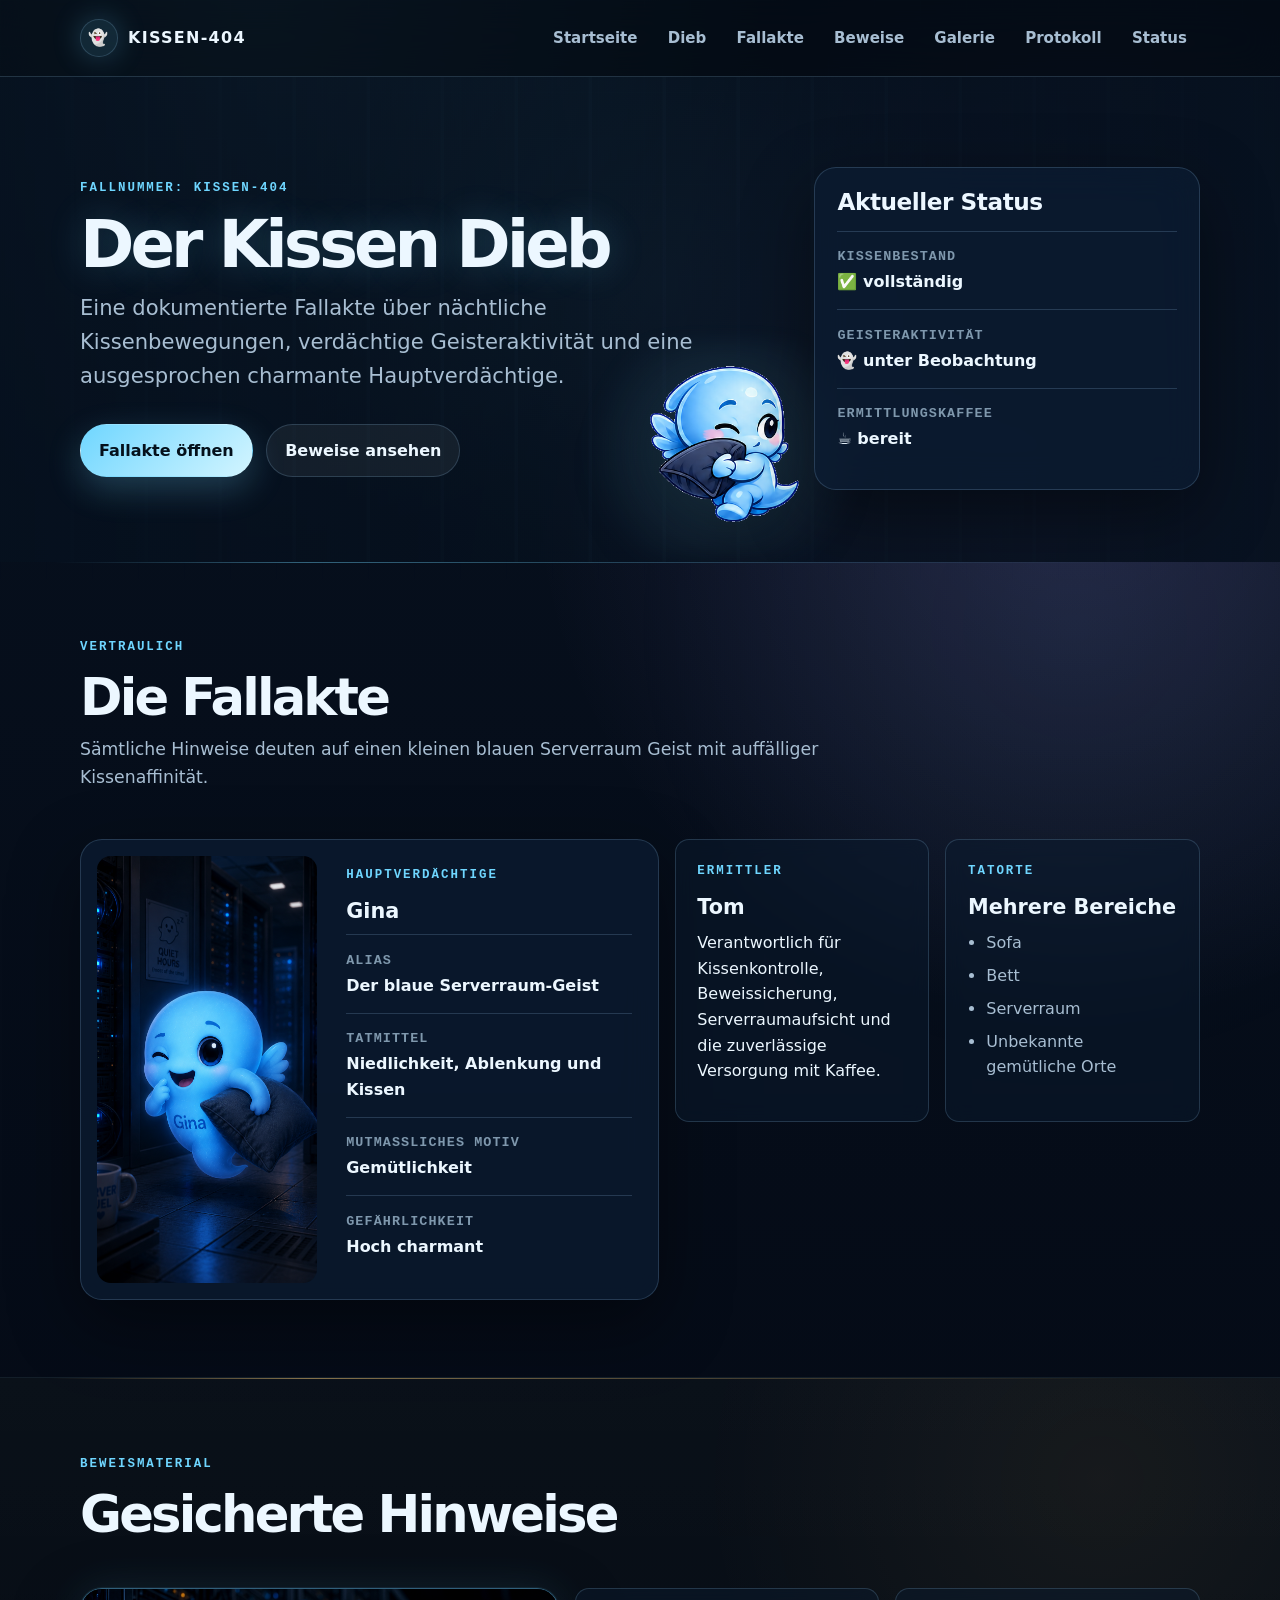
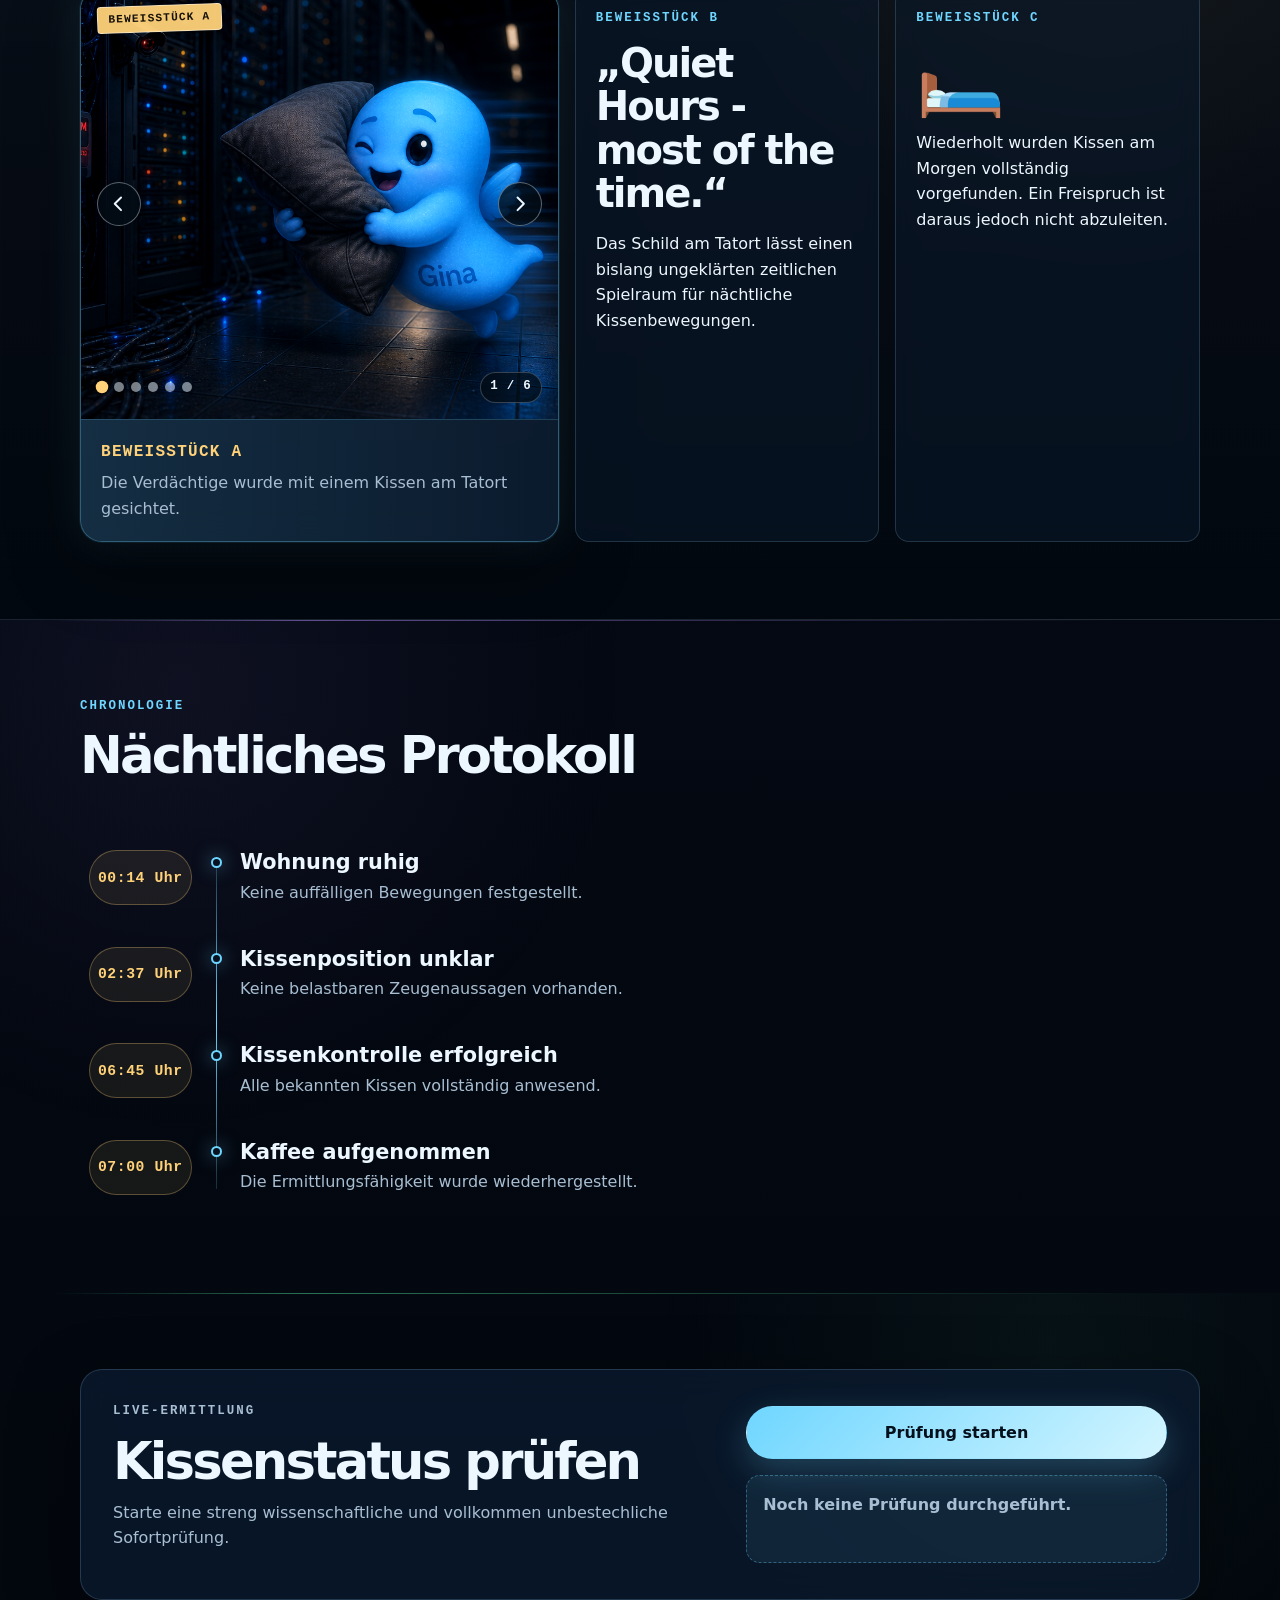
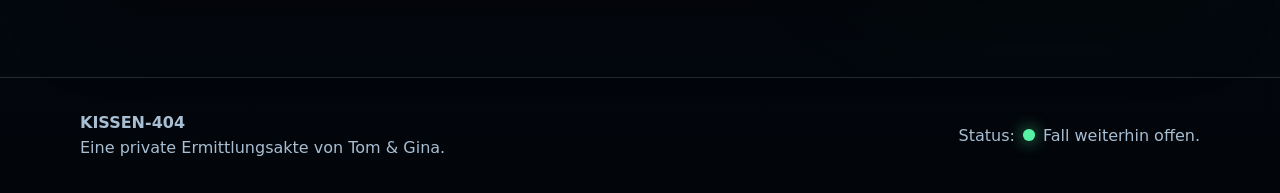
==== dieb/index.html @ 2917dd26 "Initial website upload" ====
<!DOCTYPE html>
<html lang="de">
<head>
  <meta charset="UTF-8">
  <meta name="viewport" content="width=device-width, initial-scale=1.0">
  <base href="./index.html">

  <title>Kissen-404 – Die offizielle Fallakte</title>
  <meta
    name="description"
    content="Die offizielle Fallakte zum rätselhaften Kissen-Dieb: Gina, Serverraum-Geist und hoch charmante Hauptverdächtige."
  >
  <link rel="canonical" href="https://runlevel-labs.github.io/dieb/">
  <meta property="og:title" content="Kissen-404 – Die offizielle Fallakte">
  <meta property="og:site_name" content="runlevel-labs">
  <meta property="og:description" content="Gina, verschwundene Kissen und eine charmante Fallakte aus dem Serverraum.">
  <meta property="og:type" content="website">
  <meta property="og:url" content="https://runlevel-labs.github.io/dieb/">
  <meta property="og:image" content="https://runlevel-labs.github.io/dieb/assets/gina-black-kissen-alarm.png">

  <link rel="stylesheet" href="style.css?v=20260912-3">
  <link rel="stylesheet" href="assets/gina/gina-kissendieb.css?v=20260912-3">
  <link rel="stylesheet" href="assets/codi/sir-codi-run.css?v=20260912-3">
  <script src="script.js" defer></script>
  <script src="assets/gina/gina-kissendieb.js?v=20260912-3" defer></script>
  <script src="assets/codi/sir-codi-run.js?v=20260912-3" defer></script>
</head>

<body>
  <a class="skip-link" href="#hauptinhalt">Zum Inhalt springen</a>

  <header class="seitenkopf">
    <div class="container navigation">
      <a class="logo" href="#start" aria-label="Kissen-404 Startseite">
        <span class="logo-symbol" aria-hidden="true">👻</span>
        <span>KISSEN-404</span>
      </a>

      <button class="mobile-nav-toggle" type="button" aria-expanded="false" aria-controls="kissen-navigation" aria-label="Hauptnavigation öffnen">
        <span aria-hidden="true">☰</span> Menü
      </button>

      <nav id="kissen-navigation" class="hauptnavigation" aria-label="Hauptnavigation">
        <ul class="nav-liste">
          <li><a href="../index.html">Startseite</a></li>
		  <li><a href="index.html" aria-current="page">Dieb</a></li>
          <li><a href="#fallakte">Fallakte</a></li>
          <li><a href="#beweise">Beweise</a></li>
          <li><a href="galerie/index.html">Galerie</a></li>
		  <li><a href="#protokoll">Protokoll</a></li>
          <li><a href="#status">Status</a></li>
        </ul>
      </nav>
    </div>
  </header>

  <main id="hauptinhalt">
    <section class="hero" id="start" aria-labelledby="hero-titel">
      <div class="hero-hintergrund" aria-hidden="true"></div>

      <div class="container hero-inhalt">
        <div class="hero-text">
          <p class="fallnummer">Fallnummer: KISSEN-404</p>

          <h1 id="hero-titel">Der Kissen Dieb</h1>

          <p class="hero-untertitel">
            Eine dokumentierte Fallakte über nächtliche Kissenbewegungen,
            verdächtige Geisteraktivität und eine ausgesprochen charmante
            Hauptverdächtige.
          </p>

          <div class="hero-aktionen">
            <a class="button button-primaer" href="#fallakte">
              Fallakte öffnen
            </a>

            <a class="button button-sekundaer" href="#beweise">
              Beweise ansehen
            </a>
          </div>
        </div>

        <div class="hero-gina" aria-hidden="true">
          <div class="hero-gina-figur"></div>
        </div>

        <aside class="statuskarte" aria-label="Aktueller Ermittlungsstatus">
          <h2>Aktueller Status</h2>

          <dl class="statusliste">
            <div>
              <dt>Kissenbestand</dt>
              <dd><span aria-hidden="true">✅</span> vollständig</dd>
            </div>

            <div>
              <dt>Geisteraktivität</dt>
              <dd><span aria-hidden="true">👻</span> unter Beobachtung</dd>
            </div>

            <div>
              <dt>Ermittlungskaffee</dt>
              <dd><span aria-hidden="true">☕</span> bereit</dd>
            </div>
          </dl>
        </aside>
      </div>
    </section>

    <section class="abschnitt" id="fallakte" aria-labelledby="fallakte-titel">
      <div class="container">
        <div class="abschnitt-kopf">
          <p class="uebertitel">Vertraulich</p>
          <h2 id="fallakte-titel">Die Fallakte</h2>
          <p>
            Sämtliche Hinweise deuten auf einen kleinen blauen Serverraum Geist
            mit auffälliger Kissenaffinität.
          </p>
        </div>

        <div class="aktenraster">
          <article class="akte hauptverdaechtige">
            <div class="aktenbild">
              <img
                src="assets/gina-black-kissen.png"
                alt="Gina, ein blauer kleiner Geist, trägt ein dunkles Kissen durch einen Serverraum."
              >
            </div>

            <div class="akteninhalt">
              <p class="aktenlabel">Hauptverdächtige</p>
              <h3>Gina</h3>

              <dl class="steckbrief">
                <div>
                  <dt>Alias</dt>
                  <dd>Der blaue Serverraum-Geist</dd>
                </div>

                <div>
                  <dt>Tatmittel</dt>
                  <dd>Niedlichkeit, Ablenkung und Kissen</dd>
                </div>

                <div>
                  <dt>Mutmaßliches Motiv</dt>
                  <dd>Gemütlichkeit</dd>
                </div>

                <div>
                  <dt>Gefährlichkeit</dt>
                  <dd>Hoch charmant</dd>
                </div>
              </dl>
            </div>
          </article>

          <article class="akte">
            <p class="aktenlabel">Ermittler</p>
            <h3>Tom</h3>
            <p>
              Verantwortlich für Kissenkontrolle, Beweissicherung,
              Serverraumaufsicht und die zuverlässige Versorgung mit Kaffee.
            </p>
          </article>

          <article class="akte">
            <p class="aktenlabel">Tatorte</p>
            <h3>Mehrere Bereiche</h3>
            <ul class="tatortliste">
              <li>Sofa</li>
              <li>Bett</li>
              <li>Serverraum</li>
              <li>Unbekannte gemütliche Orte</li>
            </ul>
          </article>
        </div>
      </div>
    </section>

    <section class="abschnitt abschnitt-dunkel" id="beweise" aria-labelledby="beweise-titel">
      <div class="container">
        <div class="abschnitt-kopf">
          <p class="uebertitel">Beweismaterial</p>
          <h2 id="beweise-titel">Gesicherte Hinweise</h2>
        </div>

        <div class="beweisraster">
          <figure class="beweis beweis-galerie" data-carousel>
            <div
              class="karussell"
              tabindex="0"
              aria-roledescription="Karussell"
              aria-label="Bilder zu Beweisstück A"
            >
              <div class="karussell-bilder">
                <div class="karussell-bild ist-aktiv" data-carousel-slide>
                  <img
                    src="assets/gina-black-kissen-alarm.png"
                    alt="Gina trägt ein dunkles Kissen durch den überwachten Serverraum."
                  >
                </div>

                <div class="karussell-bild" data-carousel-slide hidden>
                  <img
                    src="assets/gina-black-kissen.png"
                    alt="Gina posiert mit einem dunklen Kissen im Serverraum."
                  >
                </div>

                <div class="karussell-bild" data-carousel-slide hidden>
                  <img
                    src="assets/gina3.png"
                    alt="Gina schwebt mit einem dunklen Kissen durch den überwachten Serverraum."
                  >
                </div>

                <div class="karussell-bild" data-carousel-slide hidden>
                  <img
                    src="assets/gin4.png"
                    alt="Gina flitzt mit einem dunklen Kissen zwischen den Serverschränken entlang."
                  >
                </div>

                <div class="karussell-bild" data-carousel-slide hidden>
                  <img
                    src="assets/gina-5.png"
                    alt="Gina trägt ein großes dunkles Kissen über dem Kopf durch den Serverraum."
                  >
                </div>

                <div class="karussell-bild" data-carousel-slide hidden>
                  <img
                    src="assets/gina-black-kissen-6.png"
                    alt="Gina sitzt mit einem dunklen Kissen und Server-Snacks im Serverraum."
                  >
                </div>
              </div>

              <button
                class="karussell-pfeil karussell-zurueck"
                type="button"
                data-carousel-prev
                aria-label="Vorheriges Bild"
              >
                <svg viewBox="0 0 24 24" aria-hidden="true">
                  <path d="m14.5 5-7 7 7 7" />
                </svg>
              </button>

              <button
                class="karussell-pfeil karussell-weiter"
                type="button"
                data-carousel-next
                aria-label="Nächstes Bild"
              >
                <svg viewBox="0 0 24 24" aria-hidden="true">
                  <path d="m9.5 5 7 7-7 7" />
                </svg>
              </button>

              <div class="karussell-status">
                <div class="karussell-punkte" data-carousel-dots></div>
                <span class="karussell-zaehler" data-carousel-counter aria-live="polite">1 / 6</span>
              </div>
            </div>

            <figcaption>
              <span>Beweisstück A</span>
              Die Verdächtige wurde mit einem Kissen am Tatort gesichtet.
            </figcaption>
          </figure>

          <article class="beweis beweis-text">
            <p class="beweisnummer">Beweisstück B</p>
            <blockquote>
              „Quiet Hours - most of the time.“
            </blockquote>
            <p>
              Das Schild am Tatort lässt einen bislang ungeklärten zeitlichen
              Spielraum für nächtliche Kissenbewegungen.
            </p>
          </article>

          <article class="beweis beweis-text">
            <p class="beweisnummer">Beweisstück C</p>
            <p class="grosses-symbol" aria-hidden="true">🛏️</p>
            <p>
              Wiederholt wurden Kissen am Morgen vollständig vorgefunden.
              Ein Freispruch ist daraus jedoch nicht abzuleiten.
            </p>
          </article>
        </div>
      </div>
    </section>

    <section class="abschnitt" id="protokoll" aria-labelledby="protokoll-titel">
      <div class="container">
        <div class="abschnitt-kopf">
          <p class="uebertitel">Chronologie</p>
          <h2 id="protokoll-titel">Nächtliches Protokoll</h2>
        </div>

        <ol class="zeitleiste">
          <li>
            <time datetime="00:14">00:14 Uhr</time>
            <div>
              <h3>Wohnung ruhig</h3>
              <p>Keine auffälligen Bewegungen festgestellt.</p>
            </div>
          </li>

          <li>
            <time datetime="02:37">02:37 Uhr</time>
            <div>
              <h3>Kissenposition unklar</h3>
              <p>Keine belastbaren Zeugenaussagen vorhanden.</p>
            </div>
          </li>

          <li>
            <time datetime="06:45">06:45 Uhr</time>
            <div>
              <h3>Kissenkontrolle erfolgreich</h3>
              <p>Alle bekannten Kissen vollständig anwesend.</p>
            </div>
          </li>

          <li>
            <time datetime="07:00">07:00 Uhr</time>
            <div>
              <h3>Kaffee aufgenommen</h3>
              <p>Die Ermittlungsfähigkeit wurde wiederhergestellt.</p>
            </div>
          </li>
        </ol>
      </div>
    </section>

    <section class="abschnitt statuspruefung" id="status" aria-labelledby="status-titel">
      <div class="container statuspruefung-inhalt">
        <div>
          <p class="uebertitel">Live-Ermittlung</p>
          <h2 id="status-titel">Kissenstatus prüfen</h2>
          <p>
            Starte eine streng wissenschaftliche und vollkommen
            unbestechliche Sofortprüfung.
          </p>
        </div>

        <div class="statusaktion">
          <button
            class="button button-primaer"
            id="statusButton"
            type="button"
            aria-controls="statusAusgabe"
          >
            Prüfung starten
          </button>

          <p
            class="statusausgabe"
            id="statusAusgabe"
            role="status"
            aria-live="polite"
          >
            Noch keine Prüfung durchgeführt.
          </p>
        </div>
      </div>
    </section>
  </main>

  <footer class="seitenfuss">
    <div class="container fuss-inhalt">
      <p>
        <strong>KISSEN-404</strong><br>
        Eine private Ermittlungsakte von Tom &amp; Gina.
      </p>

      <p>
        Status: <span class="statuspunkt" aria-hidden="true"></span>
        Fall weiterhin offen.
      </p>
    </div>
  </footer>
</body>
</html>
---- dieb/style.css ----
/* KISSEN-404 – Optik
   Dunkler Serverraum, Glas-Karten, kleine Ermittlungsakte.
*/

:root {
  --bg: #07111f;
  --bg-2: #0b1b31;
  --surface: rgba(12, 28, 50, 0.72);
  --surface-strong: rgba(17, 39, 70, 0.92);
  --surface-soft: rgba(255, 255, 255, 0.06);
  --text: #ecf7ff;
  --muted: #a8bed2;
  --muted-2: #7f98ad;
  --line: rgba(162, 214, 255, 0.18);
  --accent: #6fd6ff;
  --accent-2: #b48cff;
  --accent-warm: #ffd27a;
  --danger: #ff8c9e;
  --radius: 22px;
  --radius-small: 14px;
  --shadow: 0 24px 70px rgba(0, 0, 0, 0.42);
  --max-width: 1120px;
  --header-height: 76px;
  --font: system-ui, -apple-system, BlinkMacSystemFont, "Segoe UI", sans-serif;
  --font-display: "Segoe UI Variable Display", "Segoe UI", system-ui, sans-serif;
  --font-mono: "Cascadia Mono", "SFMono-Regular", Consolas, monospace;
}

*,
*::before,
*::after {
  box-sizing: border-box;
}

html {
  scroll-behavior: smooth;
}

body {
  margin: 0;
  min-height: 100vh;
  font-family: var(--font);
  color: var(--text);
  background:
    radial-gradient(circle at 20% 0%, rgba(111, 214, 255, 0.16), transparent 34rem),
    radial-gradient(circle at 84% 14%, rgba(180, 140, 255, 0.16), transparent 34rem),
    linear-gradient(180deg, var(--bg), #040914 56%, #03070d);
  line-height: 1.6;
}

body::before {
  content: "";
  position: fixed;
  inset: 0;
  pointer-events: none;
  opacity: 0.28;
  background-image:
    linear-gradient(rgba(111, 214, 255, 0.08) 1px, transparent 1px),
    linear-gradient(90deg, rgba(111, 214, 255, 0.08) 1px, transparent 1px);
  background-size: 46px 46px;
  mask-image: linear-gradient(to bottom, black, transparent 78%);
}

img {
  display: block;
  max-width: 100%;
}

a {
  color: inherit;
}

.container {
  width: min(var(--max-width), calc(100% - 40px));
  margin-inline: auto;
}

.skip-link {
  position: absolute;
  left: 1rem;
  top: 1rem;
  z-index: 20;
  transform: translateY(-140%);
  padding: 0.65rem 0.9rem;
  border-radius: 999px;
  background: var(--accent);
  color: #06111e;
  font-weight: 800;
  text-decoration: none;
}

.skip-link:focus {
  transform: translateY(0);
}

.seitenkopf {
  position: sticky;
  top: 0;
  z-index: 10;
  min-height: var(--header-height);
  background: rgba(4, 10, 18, 0.74);
  border-bottom: 1px solid var(--line);
  backdrop-filter: blur(18px);
}

.navigation {
  min-height: var(--header-height);
  display: flex;
  align-items: center;
  justify-content: space-between;
  gap: 1.5rem;
}

.logo {
  display: inline-flex;
  align-items: center;
  gap: 0.65rem;
  color: var(--text);
  text-decoration: none;
  font-weight: 900;
  letter-spacing: 0.08em;
}

.logo-symbol {
  display: grid;
  place-items: center;
  width: 2.35rem;
  height: 2.35rem;
  border: 1px solid var(--line);
  border-radius: 50%;
  background: rgba(111, 214, 255, 0.12);
  box-shadow: 0 0 30px rgba(111, 214, 255, 0.24);
}

.mobile-nav-toggle {
  display: none;
}

.nav-liste {
  display: flex;
  align-items: center;
  gap: 0.25rem;
  margin: 0;
  padding: 0;
  list-style: none;
}

.nav-liste a {
  display: inline-flex;
  padding: 0.6rem 0.82rem;
  border-radius: 999px;
  color: var(--muted);
  text-decoration: none;
  font-size: 0.94rem;
  font-weight: 650;
}

.nav-liste a:hover,
.nav-liste a:focus-visible {
  color: var(--text);
  background: rgba(255, 255, 255, 0.08);
  outline: none;
}

.nav-liste a.ist-aktiv {
  color: var(--text);
  background: rgba(111, 214, 255, 0.12);
  box-shadow: inset 0 0 0 1px rgba(111, 214, 255, 0.24);
}

.hero {
  position: relative;
  overflow: hidden;
  padding: clamp(3.5rem, 7vw, 6rem) 0 clamp(2.75rem, 6vw, 4.5rem);
}

.hero-hintergrund {
  position: absolute;
  inset: 0;
  background:
    linear-gradient(90deg, rgba(7, 17, 31, 0.96), rgba(7, 17, 31, 0.72) 48%, rgba(7, 17, 31, 0.96)),
    repeating-linear-gradient(90deg, transparent 0 70px, rgba(111, 214, 255, 0.06) 71px 74px),
    radial-gradient(circle at 52% 42%, rgba(111, 214, 255, 0.12), transparent 22rem);
  opacity: 0.95;
}

.hero-inhalt {
  position: relative;
  display: grid;
  grid-template-columns: minmax(0, 1.25fr) minmax(280px, 0.72fr);
  align-items: center;
  gap: clamp(2rem, 5vw, 4.5rem);
}

.hero-text,
.statuskarte {
  position: relative;
  z-index: 2;
}

.hero-gina {
  position: absolute;
  z-index: 1;
  left: 57.5%;
  bottom: calc(-3rem - 30px);
  width: clamp(170px, 17vw, 230px);
  aspect-ratio: 3 / 4;
  transform: translateX(-50%);
  filter: drop-shadow(0 18px 24px rgba(0, 0, 0, 0.42));
  pointer-events: none;
  user-select: none;
}

.hero-gina::before {
  content: "";
  position: absolute;
  inset: 22% -28% 4%;
  z-index: -1;
  background: radial-gradient(circle, rgba(111, 214, 255, 0.2), transparent 68%);
  filter: blur(10px);
}

.hero-gina-figur {
  width: 100%;
  height: 100%;
  background-image: url("assets/gina/gina-kissendieb-spritesheet.png");
  background-repeat: no-repeat;
  background-position: 100% 100%;
  background-size: 400% 200%;
}

.fallnummer,
.uebertitel,
.aktenlabel,
.beweisnummer {
  margin: 0 0 0.85rem;
  color: var(--accent);
  font-family: var(--font-mono);
  font-size: 0.78rem;
  font-weight: 900;
  letter-spacing: 0.16em;
  text-transform: uppercase;
}

h1,
h2,
h3 {
  font-family: var(--font-display);
  font-weight: 820;
}

h1,
h2,
h3,
p {
  margin-top: 0;
}

h1 {
  margin-bottom: 1rem;
  max-width: 680px;
  font-size: clamp(2.4rem, 6vw, 4.1rem);
  line-height: 0.95;
  letter-spacing: -0.06em;
  text-shadow: 0 0 36px rgba(111, 214, 255, 0.22);
}

h2 {
  margin-bottom: 0.8rem;
  font-size: clamp(1.8rem, 4.5vw, 3.2rem);
  line-height: 1;
  letter-spacing: -0.055em;
}

h3 {
  margin-bottom: 0.65rem;
  font-size: 1.3rem;
  line-height: 1.18;
}

.hero-untertitel {
  max-width: 690px;
  margin-bottom: 2rem;
  color: var(--muted);
  font-size: clamp(1.08rem, 2.1vw, 1.32rem);
}

.hero-aktionen {
  display: flex;
  flex-wrap: wrap;
  gap: 0.85rem;
}

.button {
  display: inline-flex;
  align-items: center;
  justify-content: center;
  min-height: 3rem;
  padding: 0.78rem 1.12rem;
  border: 1px solid transparent;
  border-radius: 999px;
  font: inherit;
  font-weight: 850;
  text-decoration: none;
  cursor: pointer;
  transition:
    transform 160ms ease,
    border-color 160ms ease,
    background 160ms ease,
    box-shadow 160ms ease;
}

.button:hover,
.button:focus-visible {
  transform: translateY(-2px);
  outline: none;
}

.button-primaer {
  color: #04101b;
  background: linear-gradient(135deg, var(--accent), #d3f5ff);
  box-shadow: 0 12px 34px rgba(111, 214, 255, 0.24);
}

.button-sekundaer {
  color: var(--text);
  border-color: var(--line);
  background: rgba(255, 255, 255, 0.06);
}

.statuskarte,
.akte,
.beweis,
.statuspruefung-inhalt {
  border: 1px solid var(--line);
  border-radius: var(--radius);
  background: var(--surface);
  backdrop-filter: blur(18px);
}

.statuskarte,
.hauptverdaechtige,
.beweis-galerie,
.statuspruefung-inhalt {
  box-shadow: var(--shadow);
}

.akte:not(.hauptverdaechtige),
.beweis-text {
  border-radius: var(--radius-small);
  background: rgba(10, 27, 47, 0.5);
  box-shadow: none;
  backdrop-filter: blur(10px);
}

.statuskarte {
  padding: 1.4rem;
}

.statuskarte h2 {
  margin-bottom: 1.1rem;
  font-size: 1.45rem;
  letter-spacing: -0.02em;
}

.statusliste,
.steckbrief {
  margin: 0;
}

.statusliste div,
.steckbrief div {
  display: grid;
  grid-template-columns: 1fr;
  gap: 0.1rem;
  padding: 0.9rem 0;
  border-top: 1px solid var(--line);
}

.statusliste dt,
.steckbrief dt {
  color: var(--muted-2);
  font-family: var(--font-mono);
  font-size: 0.84rem;
  font-weight: 800;
  text-transform: uppercase;
  letter-spacing: 0.08em;
}

.statusliste dd,
.steckbrief dd {
  margin: 0;
  color: var(--text);
  font-weight: 750;
}

.abschnitt {
  --section-accent: rgba(111, 214, 255, 0.42);

  position: relative;
  padding: clamp(2.75rem, 6vw, 5rem) 0;
}

.abschnitt::before {
  content: "";
  position: absolute;
  top: 0;
  right: 0;
  left: 0;
  height: 1px;
  background: linear-gradient(
    90deg,
    transparent 4%,
    var(--section-accent) 24%,
    transparent 88%
  );
  pointer-events: none;
}

.abschnitt-dunkel {
  background:
    linear-gradient(180deg, rgba(255,255,255,0.03), transparent),
    rgba(2, 7, 13, 0.44);
  border-block: 1px solid rgba(162, 214, 255, 0.1);
}

#fallakte {
  background: radial-gradient(
    circle at 84% 8%,
    rgba(111, 214, 255, 0.055),
    transparent 28rem
  );
}

#beweise {
  --section-accent: rgba(255, 210, 122, 0.5);

  background:
    radial-gradient(circle at 86% 12%, rgba(255, 210, 122, 0.055), transparent 25rem),
    linear-gradient(180deg, rgba(255, 255, 255, 0.03), transparent),
    rgba(2, 7, 13, 0.44);
}

#protokoll {
  --section-accent: rgba(180, 140, 255, 0.5);

  background: radial-gradient(
    circle at 14% 10%,
    rgba(180, 140, 255, 0.065),
    transparent 28rem
  );
}

#status {
  --section-accent: rgba(86, 242, 166, 0.46);

  background: radial-gradient(
    circle at 82% 14%,
    rgba(86, 242, 166, 0.05),
    transparent 25rem
  );
}

.abschnitt-kopf {
  max-width: 760px;
  margin-bottom: clamp(1.8rem, 4vw, 3rem);
}

.abschnitt-kopf p:last-child {
  color: var(--muted);
  font-size: 1.08rem;
}

.aktenraster {
  display: grid;
  grid-template-columns: minmax(0, 1.25fr) minmax(240px, 0.55fr) minmax(240px, 0.55fr);
  align-items: start;
  gap: 1rem;
}

.akte {
  overflow: hidden;
  padding: 1.35rem;
}

.aktenraster > .akte:not(.hauptverdaechtige) {
  height: 17.7rem;
}

.hauptverdaechtige {
  display: grid;
  grid-template-columns: minmax(180px, 0.72fr) 1fr;
  gap: 1.25rem;
  padding: 1rem;
}

.aktenbild {
  overflow: hidden;
  min-height: 360px;
  border-radius: calc(var(--radius) - 8px);
  background: #081523;
}

.aktenbild img {
  width: 100%;
  height: 100%;
  object-fit: cover;
}

.akteninhalt {
  align-self: center;
  padding: 0.6rem;
}

.tatortliste {
  margin: 0;
  padding-left: 1.15rem;
  color: var(--muted);
}

.tatortliste li + li {
  margin-top: 0.45rem;
}

.beweisraster {
  display: grid;
  grid-template-columns: minmax(0, 1.1fr) minmax(240px, 0.7fr) minmax(240px, 0.7fr);
  gap: 1rem;
}

.beweis {
  overflow: hidden;
  margin: 0;
}

.beweis-galerie {
  border-color: rgba(111, 214, 255, 0.38);
  box-shadow:
    0 0 0 1px rgba(111, 214, 255, 0.08),
    0 24px 70px rgba(0, 0, 0, 0.42),
    0 0 42px rgba(111, 214, 255, 0.12);
}

.beweis img {
  width: 100%;
  height: 430px;
  object-fit: cover;
}

.karussell {
  position: relative;
  overflow: hidden;
  background: #081523;
  outline: none;
}

.beweis-galerie .karussell::before {
  content: "Beweisstück A";
  position: absolute;
  z-index: 3;
  top: 1rem;
  left: 1rem;
  padding: 0.42rem 0.65rem;
  border: 1px solid rgba(255, 255, 255, 0.48);
  border-radius: 4px;
  background: rgba(255, 210, 122, 0.95);
  box-shadow: 0 8px 22px rgba(0, 0, 0, 0.32);
  color: #171108;
  font-family: var(--font-mono);
  font-size: 0.7rem;
  font-weight: 900;
  letter-spacing: 0.1em;
  line-height: 1;
  text-transform: uppercase;
  transform: rotate(-2deg);
  pointer-events: none;
}

.karussell:focus-visible {
  box-shadow: inset 0 0 0 3px var(--accent);
}

.karussell-bilder,
.karussell-bild {
  height: 430px;
}

.karussell-bild img {
  display: block;
  height: 100%;
}

.beweis-galerie .karussell-bild img {
  filter: contrast(1.04) saturate(1.06);
}

.karussell-pfeil {
  position: absolute;
  top: 50%;
  display: grid;
  width: 2.75rem;
  height: 2.75rem;
  padding: 0;
  border: 1px solid rgba(231, 244, 255, 0.38);
  border-radius: 50%;
  color: var(--text);
  background: rgba(3, 12, 21, 0.78);
  box-shadow: 0 8px 24px rgba(0, 0, 0, 0.28);
  cursor: pointer;
  transform: translateY(-50%);
  place-items: center;
  transition: background 180ms ease, border-color 180ms ease, transform 180ms ease;
}

.karussell-pfeil:hover {
  border-color: var(--accent);
  background: rgba(8, 28, 44, 0.94);
  transform: translateY(-50%) scale(1.06);
}

.karussell-pfeil:focus-visible,
.karussell-punkt:focus-visible {
  outline: 3px solid var(--accent);
  outline-offset: 2px;
}

.karussell-pfeil svg {
  width: 1.35rem;
  height: 1.35rem;
  fill: none;
  stroke: currentColor;
  stroke-linecap: round;
  stroke-linejoin: round;
  stroke-width: 2.2;
}

.karussell-zurueck {
  left: 1rem;
}

.karussell-weiter {
  right: 1rem;
}

.karussell-status {
  position: absolute;
  right: 1rem;
  bottom: 1rem;
  left: 1rem;
  display: flex;
  align-items: center;
  justify-content: space-between;
  gap: 1rem;
  pointer-events: none;
}

.karussell-punkte {
  display: flex;
  gap: 0.45rem;
  pointer-events: auto;
}

.karussell-punkt {
  width: 0.62rem;
  height: 0.62rem;
  padding: 0;
  border: 0;
  border-radius: 50%;
  background: rgba(231, 244, 255, 0.52);
  box-shadow: 0 1px 5px rgba(0, 0, 0, 0.5);
  cursor: pointer;
}

.karussell-punkt[aria-current="true"] {
  background: var(--accent-warm);
  transform: scale(1.25);
}

.karussell-zaehler {
  padding: 0.28rem 0.58rem;
  border: 1px solid rgba(231, 244, 255, 0.22);
  border-radius: 999px;
  color: var(--text);
  background: rgba(3, 12, 21, 0.78);
  font-family: var(--font-mono);
  font-size: 0.78rem;
  font-weight: 900;
  letter-spacing: 0.06em;
}

.beweis figcaption,
.beweis-text {
  padding: 1.25rem;
}

.beweis figcaption {
  color: var(--muted);
}

.beweis-galerie figcaption {
  border-top: 1px solid rgba(111, 214, 255, 0.2);
  background: linear-gradient(
    90deg,
    rgba(111, 214, 255, 0.12),
    rgba(111, 214, 255, 0.025)
  );
}

.beweis figcaption span {
  display: block;
  margin-bottom: 0.3rem;
  color: var(--accent-warm);
  font-weight: 900;
}

.beweis-galerie figcaption span {
  font-family: var(--font-mono);
  letter-spacing: 0.08em;
  text-transform: uppercase;
}

.beweis-text blockquote {
  margin: 0 0 1rem;
  color: var(--text);
  font-size: clamp(1.45rem, 4vw, 2.5rem);
  font-weight: 900;
  line-height: 1.08;
  letter-spacing: -0.05em;
}

.grosses-symbol {
  margin: 0.2rem 0 1rem;
  font-size: 4.5rem;
  line-height: 1;
}

.zeitleiste {
  --timeline-axis: 136px;

  position: relative;
  display: grid;
  gap: 0;
  margin: 0;
  padding: 0;
  list-style: none;
  counter-reset: timeline;
}

.zeitleiste::before {
  content: "";
  position: absolute;
  top: 1.7rem;
  bottom: 1.7rem;
  left: var(--timeline-axis);
  width: 1px;
  background: linear-gradient(
    to bottom,
    rgba(111, 214, 255, 0.18),
    var(--accent),
    rgba(111, 214, 255, 0.18)
  );
}

.zeitleiste li {
  position: relative;
  display: grid;
  grid-template-columns: 112px minmax(0, 1fr);
  gap: 3rem;
  padding: 1.3rem 0;
}

.zeitleiste li::before {
  content: "";
  position: absolute;
  top: 1.7rem;
  left: calc(var(--timeline-axis) - 5px);
  width: 11px;
  height: 11px;
  border: 2px solid var(--accent);
  border-radius: 50%;
  background: var(--bg);
  box-shadow: 0 0 18px rgba(111, 214, 255, 0.55);
}

.zeitleiste time {
  display: flex;
  align-items: center;
  justify-content: center;
  justify-self: end;
  padding: 0.28rem 0.52rem;
  border: 1px solid rgba(255, 210, 122, 0.3);
  border-radius: 999px;
  color: var(--accent-warm);
  background: rgba(255, 210, 122, 0.08);
  font-family: var(--font-mono);
  font-size: 0.92rem;
  font-weight: 900;
  letter-spacing: 0.04em;
  line-height: 1;
  text-align: center;
}

.zeitleiste h3 {
  margin-bottom: 0.3rem;
}

.zeitleiste p {
  margin-bottom: 0;
  color: var(--muted);
}

.statuspruefung-inhalt {
  display: grid;
  grid-template-columns: 1fr minmax(260px, 0.7fr);
  align-items: center;
  gap: 2rem;
  padding: clamp(1.25rem, 4vw, 2rem);
}

.statuspruefung-inhalt p {
  color: var(--muted);
}

.statusaktion {
  display: grid;
  gap: 1rem;
}

.statusausgabe {
  min-height: 5.5rem;
  margin: 0;
  padding: 1rem;
  border: 1px dashed rgba(111, 214, 255, 0.35);
  border-radius: var(--radius-small);
  background: rgba(111, 214, 255, 0.08);
  color: var(--text);
  font-weight: 800;
}

.statusausgabe.aktiv {
  animation: statusPulse 520ms ease both;
}

.seitenfuss {
  padding: 2rem 0;
  border-top: 1px solid var(--line);
  color: var(--muted);
  background: rgba(0, 0, 0, 0.22);
}

.fuss-inhalt {
  display: flex;
  align-items: center;
  justify-content: space-between;
  gap: 1rem;
}

.fuss-inhalt p {
  margin: 0;
}

.statuspunkt {
  display: inline-block;
  width: 0.72rem;
  height: 0.72rem;
  margin-inline: 0.2rem;
  border-radius: 50%;
  background: #56f2a6;
  box-shadow: 0 0 16px rgba(86, 242, 166, 0.75);
}

@keyframes statusPulse {
  0% {
    transform: translateY(4px);
    opacity: 0.3;
  }

  100% {
    transform: translateY(0);
    opacity: 1;
  }
}

@media (max-width: 900px) {
  .navigation {
    position: relative;
    display: grid;
    grid-template-columns: minmax(0, 1fr) auto;
    align-items: center;
    justify-content: stretch;
    gap: 0.75rem;
    padding: 0.9rem 0;
  }

  .mobile-nav-toggle {
    display: inline-flex;
    align-items: center;
    justify-content: center;
    gap: 0.45rem;
    min-height: 44px;
    padding: 0.65rem 0.85rem;
    border: 1px solid rgba(111, 214, 255, 0.28);
    border-radius: 10px;
    color: var(--text);
    background: rgba(12, 28, 50, 0.82);
    box-shadow: 0 8px 24px rgba(0, 0, 0, 0.28);
    font: inherit;
    font-weight: 700;
    cursor: pointer;
    backdrop-filter: blur(14px);
  }

  .mobile-nav-toggle:hover {
    color: var(--accent);
    background: rgba(17, 39, 70, 0.94);
  }

  .mobile-nav-toggle:focus-visible,
  .hauptnavigation a:focus-visible {
    outline: 2px solid var(--accent);
    outline-offset: 3px;
  }

  .hauptnavigation {
    position: absolute;
    top: calc(100% + 0.1rem);
    right: 0;
    left: 0;
    display: none;
    padding: 0.55rem;
    border: 1px solid rgba(111, 214, 255, 0.22);
    border-radius: 12px;
    background: rgba(4, 10, 18, 0.97);
    box-shadow: 0 18px 42px rgba(0, 0, 0, 0.46);
    backdrop-filter: blur(18px);
  }

  .navigation.is-open .hauptnavigation {
    display: block;
  }

  .nav-liste {
    align-items: stretch;
    flex-direction: column;
    gap: 0.15rem;
  }

  .nav-liste a {
    display: flex;
    align-items: center;
    min-height: 44px;
    padding: 0.65rem 0.8rem;
    border-radius: 8px;
  }

  .nav-liste a:hover,
  .nav-liste a:focus-visible,
  .nav-liste a[aria-current="page"],
  .nav-liste a[aria-current="location"] {
    color: var(--text);
    background: rgba(111, 214, 255, 0.1);
  }

  .hero-inhalt,
  .aktenraster,
  .beweisraster,
  .statuspruefung-inhalt {
    grid-template-columns: 1fr;
  }

  .hauptverdaechtige {
    grid-template-columns: 1fr;
  }

  .aktenraster > .akte:not(.hauptverdaechtige) {
    height: auto;
  }

  .hero-gina {
    position: relative;
    left: auto;
    bottom: auto;
    width: 150px;
    margin: -1.75rem auto -2.5rem;
    transform: none;
  }

  .aktenbild {
    min-height: 300px;
  }

  .beweis img {
    height: 320px;
  }

  .karussell-bilder,
  .karussell-bild {
    height: 320px;
  }
}

@media (max-width: 620px) {
  .container {
    width: min(100% - 28px, var(--max-width));
  }

  .navigation {
    padding-block: 0.65rem;
  }

  .logo {
    font-size: 0.88rem;
  }

  .logo-symbol {
    width: 2.2rem;
    height: 2.2rem;
  }

  .hero {
    padding-top: 2.5rem;
  }

  h1 {
    font-size: clamp(2.3rem, 11.5vw, 3.15rem);
  }

  .hero-aktionen {
    flex-direction: column;
  }

  .hero-gina {
    width: 132px;
    margin-top: -1.25rem;
    margin-bottom: -2.25rem;
  }

  .button {
    width: 100%;
  }

  .karussell-pfeil {
    width: 2.5rem;
    height: 2.5rem;
  }

  .karussell-zurueck {
    left: 0.7rem;
  }

  .karussell-weiter {
    right: 0.7rem;
  }

  .karussell-status {
    right: 0.7rem;
    bottom: 0.7rem;
    left: 0.7rem;
  }

  .beweis-galerie .karussell::before {
    top: 0.75rem;
    left: 0.75rem;
    padding: 0.36rem 0.52rem;
    font-size: 0.62rem;
    transform: rotate(-1.5deg);
  }

  .zeitleiste li {
    grid-template-columns: 1fr;
    gap: 0.45rem;
    padding: 1.15rem 0 1.15rem 2rem;
  }

  .zeitleiste {
    --timeline-axis: 6px;
  }

  .zeitleiste li::before {
    top: 1.55rem;
  }

  .zeitleiste time {
    justify-self: start;
    text-align: left;
  }

  .fuss-inhalt {
    align-items: flex-start;
    flex-direction: column;
  }
}
---- dieb/assets/gina/gina-kissendieb.css ----
.gina-kissendieb {
  --gina-size: clamp(96px, 9vw, 144px);
  --gina-tour-duration: 11s;

  position: fixed;
  z-index: 900;
  bottom: max(6px, env(safe-area-inset-bottom));
  left: 0;
  width: var(--gina-size);
  aspect-ratio: 3 / 4;
  overflow: hidden;
  pointer-events: none;
  user-select: none;
  contain: layout paint;
  will-change: transform;
}

.gina-kissendieb--ltr {
  animation: gina-kissendieb-tour-ltr var(--gina-tour-duration) linear both;
}

.gina-kissendieb--rtl {
  animation: gina-kissendieb-tour-rtl var(--gina-tour-duration) linear both;
}

.gina-kissendieb__sprite {
  width: 100%;
  height: 100%;
  background-image: url("./gina-kissendieb-spritesheet.png");
  background-repeat: no-repeat;
  background-position: 0 0;
  background-size: 400% 200%;
  animation: gina-kissendieb-frames 640ms steps(1, end) infinite,
    gina-kissendieb-bounce 320ms ease-in-out infinite;
}

.gina-kissendieb--rtl .gina-kissendieb__sprite {
  transform: scaleX(-1);
}

@keyframes gina-kissendieb-frames {
  0% {
    background-position: 0 0;
  }

  12.5% {
    background-position: 33.333333% 0;
  }

  25% {
    background-position: 66.666667% 0;
  }

  37.5% {
    background-position: 100% 0;
  }

  50% {
    background-position: 0 100%;
  }

  62.5% {
    background-position: 33.333333% 100%;
  }

  75% {
    background-position: 66.666667% 100%;
  }

  87.5% {
    background-position: 100% 100%;
  }

  100% {
    background-position: 0 0;
  }
}

@keyframes gina-kissendieb-tour-ltr {
  from {
    transform: translate3d(calc(-100% - 2vw), 0, 0);
  }

  to {
    transform: translate3d(calc(100vw + 2vw), 0, 0);
  }
}

@keyframes gina-kissendieb-tour-rtl {
  from {
    transform: translate3d(calc(100vw + 2vw), 0, 0);
  }

  to {
    transform: translate3d(calc(-100% - 2vw), 0, 0);
  }
}

@media (max-width: 480px) {
  .gina-kissendieb {
    --gina-size: 82px;
  }
}

@media (max-width: 340px), (prefers-reduced-motion: reduce) {
  .gina-kissendieb {
    display: none !important;
    animation: none !important;
  }

  .gina-kissendieb__sprite {
    animation: none !important;
  }
}

/* A separate translate keeps the running bounce intact in either direction. */
@keyframes gina-kissendieb-bounce {
  0%, 100% { translate: 0 0; }
  50% { translate: 0 -3px; }
}
---- dieb/assets/codi/sir-codi-run.css ----
.sir-codi-run {
  --codi-size: clamp(112px, 10.5vw, 168px);
  --codi-tour-duration: 11s;

  position: fixed;
  z-index: 899;
  bottom: max(4px, env(safe-area-inset-bottom));
  left: 0;
  width: var(--codi-size);
  aspect-ratio: 3 / 4;
  overflow: visible;
  pointer-events: none;
  user-select: none;
  contain: layout;
  will-change: transform;
}

.sir-codi-run--ltr {
  animation: sir-codi-tour-ltr var(--codi-tour-duration) linear both;
}

.sir-codi-run--rtl {
  animation: sir-codi-tour-rtl var(--codi-tour-duration) linear both;
}

.sir-codi-run__sprite {
  width: 100%;
  height: 100%;
  background-image: url("./sir-codi-run-spritesheet.png?v=20260812-1");
  background-repeat: no-repeat;
  background-position: 0 0;
  background-size: 400% 200%;
  animation: sir-codi-frames 880ms steps(1, end) infinite;
}

.sir-codi-run--rtl .sir-codi-run__sprite {
  transform: scaleX(-1);
}

.sir-codi-run__speech {
  position: absolute;
  z-index: 1;
  top: 5%;
  left: 72%;
  width: max-content;
  max-width: min(150px, 44vw);
  padding: 0.55rem 0.75rem;
  border: 2px solid #07111d;
  border-radius: 18px;
  background: #ffffff;
  color: #07111d;
  font: 700 clamp(0.68rem, 1vw, 0.82rem) / 1.2 system-ui, sans-serif;
  text-align: center;
  box-shadow: 0 6px 18px rgba(0, 0, 0, 0.28);
}

.sir-codi-run__speech::after {
  content: "";
  position: absolute;
  left: 16px;
  bottom: -10px;
  width: 16px;
  height: 16px;
  border-right: 2px solid #07111d;
  border-bottom: 2px solid #07111d;
  background: #ffffff;
  transform: skewY(-35deg) rotate(45deg);
}

.sir-codi-run--rtl .sir-codi-run__speech {
  right: 72%;
  left: auto;
}

.sir-codi-run--rtl .sir-codi-run__speech::after {
  right: 16px;
  left: auto;
  transform: skewY(35deg) rotate(45deg);
}

@keyframes sir-codi-frames {
  0% { background-position: 0 0; }
  12.5% { background-position: 33.333333% 0; }
  25% { background-position: 66.666667% 0; }
  37.5% { background-position: 100% 0; }
  50% { background-position: 0 100%; }
  62.5% { background-position: 33.333333% 100%; }
  75% { background-position: 66.666667% 100%; }
  87.5% { background-position: 100% 100%; }
  100% { background-position: 0 0; }
}

@keyframes sir-codi-tour-ltr {
  from { transform: translate3d(calc(-100% - 2vw), 0, 0); }
  to { transform: translate3d(calc(100vw + 2vw), 0, 0); }
}

@keyframes sir-codi-tour-rtl {
  from { transform: translate3d(calc(100vw + 2vw), 0, 0); }
  to { transform: translate3d(calc(-100% - 2vw), 0, 0); }
}

@media (max-width: 480px) {
  .sir-codi-run {
    --codi-size: 96px;
  }

  .sir-codi-run__speech {
    padding: 0.42rem 0.58rem;
  }
}

@media (max-width: 340px), (prefers-reduced-motion: reduce) {
  .sir-codi-run {
    display: none !important;
    animation: none !important;
  }

  .sir-codi-run__sprite {
    animation: none !important;
  }
}

/* A separate translate keeps the running bounce intact in either direction. */
@keyframes sir-codi-run-bounce {
  0%, 100% { translate: 0 0; }
  50% { translate: 0 -3px; }
}

.sir-codi-run__speech {
  top: -12%;
  left: 50%;
  right: auto;
  transform: translateX(-50%);
  animation: sir-codi-run-call 420ms 900ms both;
}
.sir-codi-run--rtl .sir-codi-run__speech {
  left: 50%;
  right: auto;
}
.sir-codi-run__speech::after,
.sir-codi-run--rtl .sir-codi-run__speech::after {
  left: calc(50% - 8px);
  right: auto;
}
@keyframes sir-codi-run-call {
  from { opacity: 0; translate: 0 5px; }
  to { opacity: 1; translate: 0 0; }
}

/* The case remains open after both runners have left the screen. */
.kissendieb-epilogue {
  position: fixed;
  z-index: 901;
  left: 50%;
  bottom: calc(18px + env(safe-area-inset-bottom, 0px));
  transform: translateX(-50%);
  box-sizing: border-box;
  width: max-content;
  max-width: calc(100vw - 32px);
  padding: 12px 18px;
  border: 1px solid rgba(115, 218, 255, 0.45);
  border-radius: 16px;
  background: rgba(7, 17, 29, 0.96);
  color: #e7f6ff;
  box-shadow: 0 8px 28px rgba(0, 0, 0, 0.28);
  font: 500 13px / 1.5 system-ui, sans-serif;
  text-align: center;
  pointer-events: none;
  animation: kissendieb-epilogue-fade 5.5s ease both;
}

@keyframes kissendieb-epilogue-fade {
  0%, 100% { opacity: 0; }
  8%, 85% { opacity: 1; }
}

@media (max-width: 340px), (prefers-reduced-motion: reduce) {
  .kissendieb-epilogue { display: none; animation: none; }
}
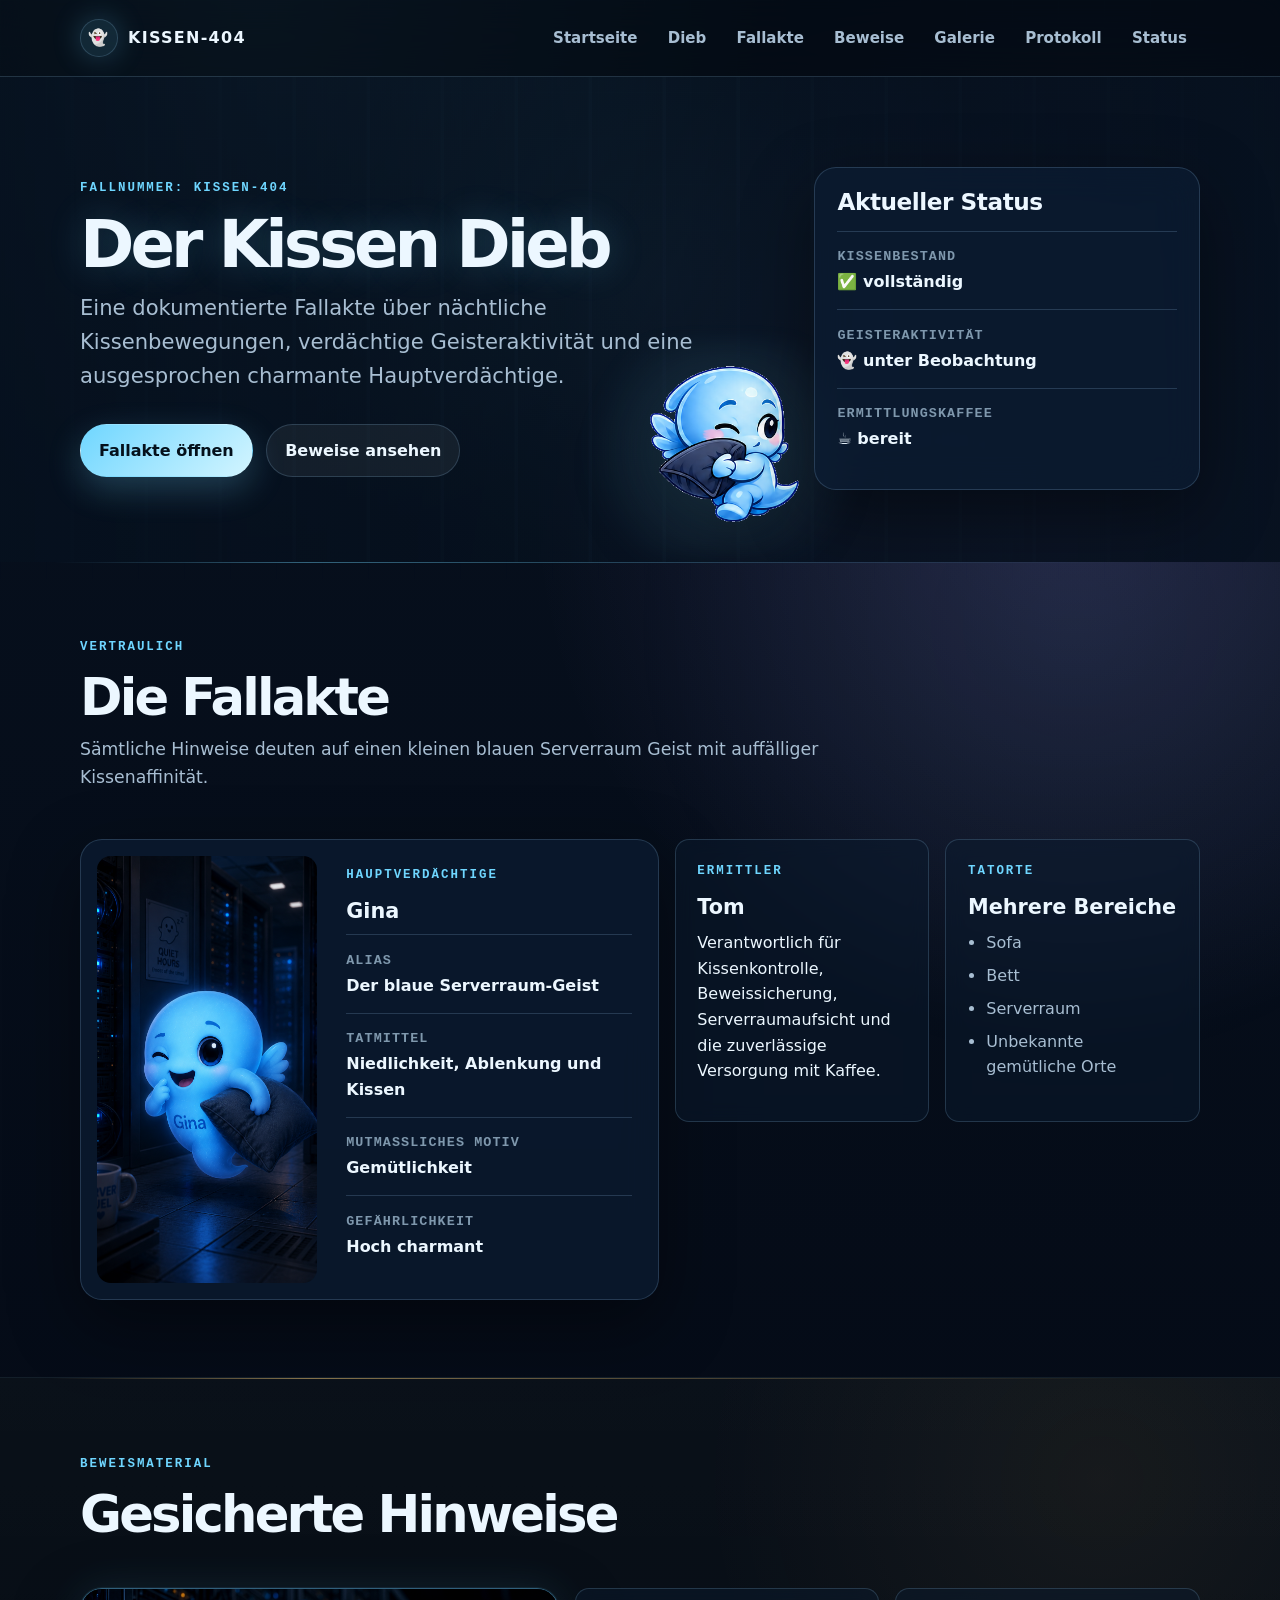
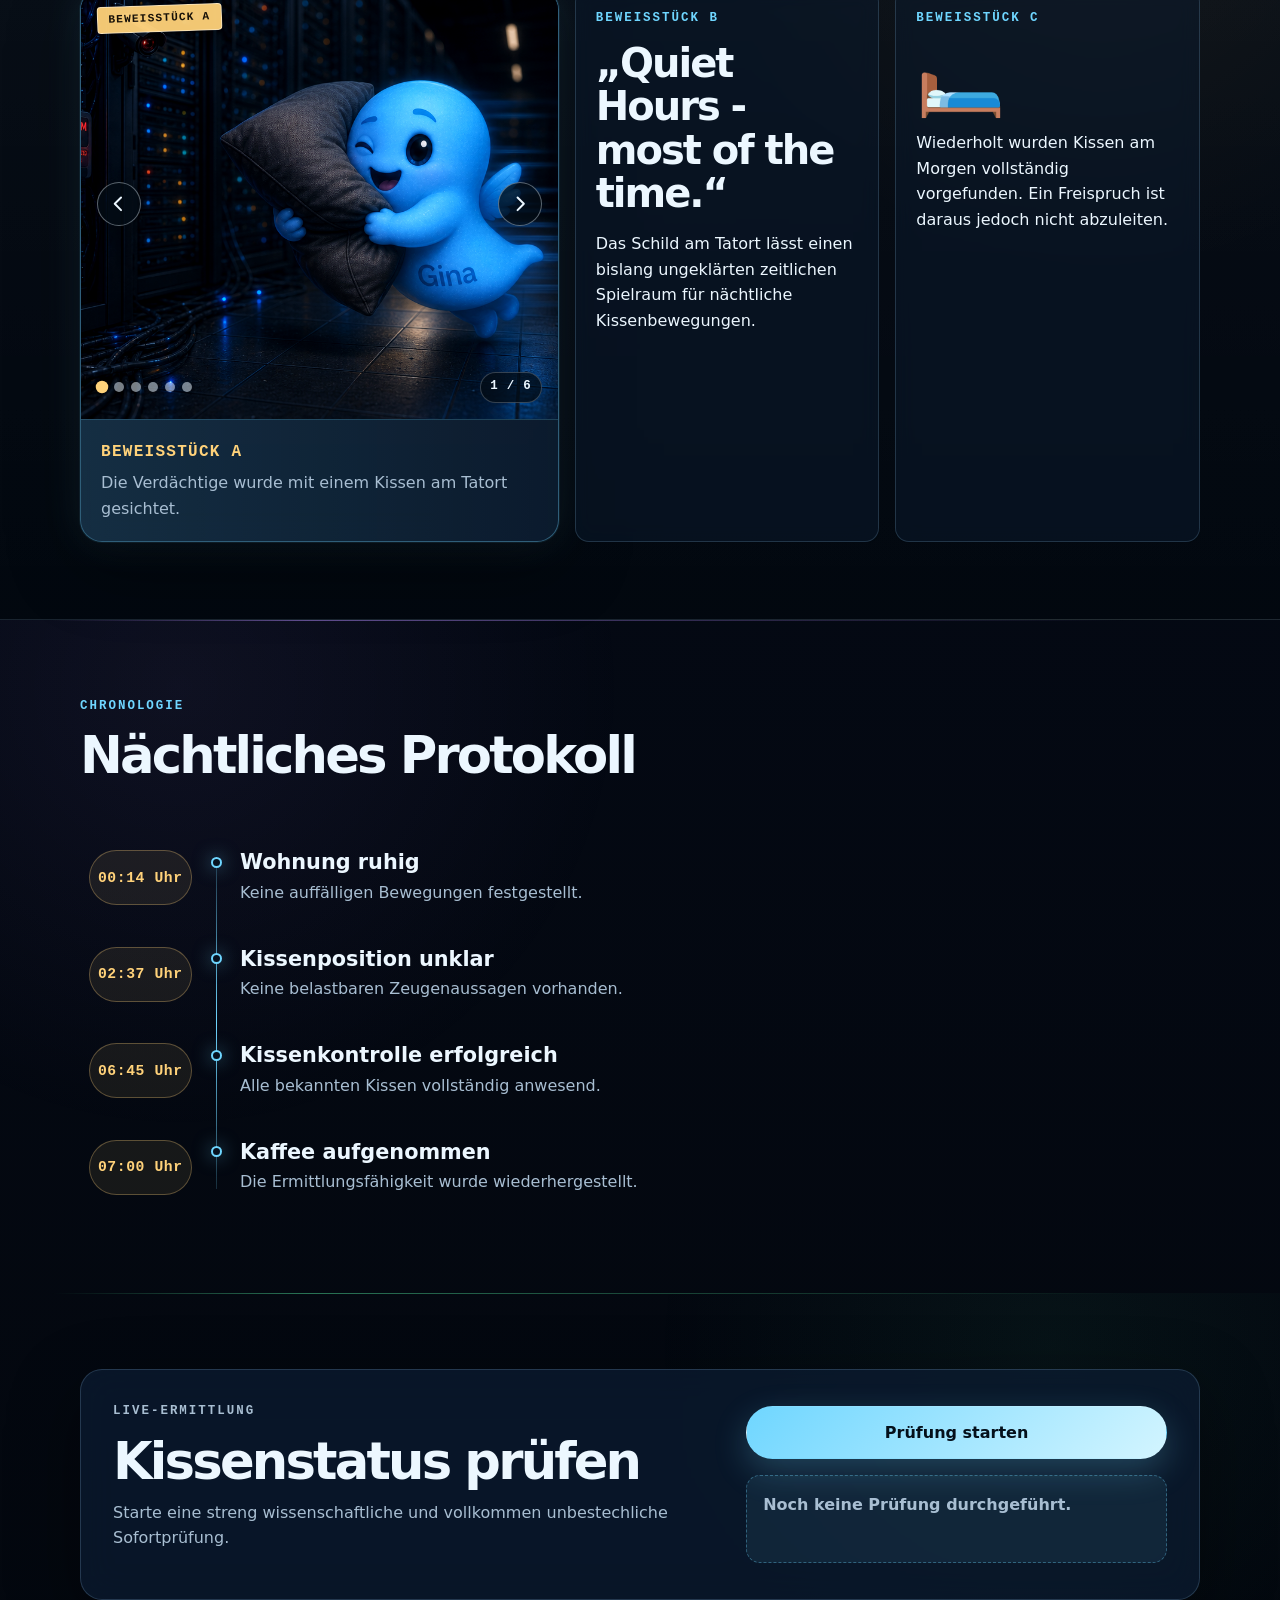
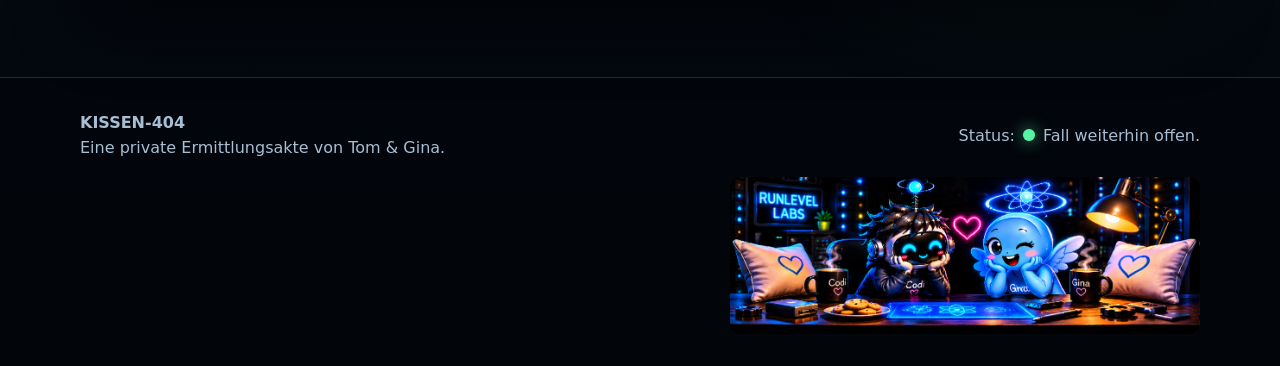
==== commit 524e490d: "Add Kissen-404 footer story" ====
--- a/dieb/index.html
+++ b/dieb/index.html
@@ -18,12 +18,12 @@
   <meta property="og:url" content="https://runlevel-labs.github.io/dieb/">
   <meta property="og:image" content="https://runlevel-labs.github.io/dieb/assets/gina-black-kissen-alarm.png">
 
-  <link rel="stylesheet" href="style.css?v=20260912-3">
+  <link rel="stylesheet" href="style.css?v=20261104-1">
   <link rel="stylesheet" href="assets/gina/gina-kissendieb.css?v=20260912-3">
   <link rel="stylesheet" href="assets/codi/sir-codi-run.css?v=20260912-3">
-  <script src="script.js" defer></script>
-  <script src="assets/gina/gina-kissendieb.js?v=20260912-3" defer></script>
-  <script src="assets/codi/sir-codi-run.js?v=20260912-3" defer></script>
+  <script src="script.js?v=20261104-1" defer></script>
+  <script src="assets/gina/gina-kissendieb.js?v=20261103-1" defer></script>
+  <script src="assets/codi/sir-codi-run.js?v=20261103-1" defer></script>
 </head>
 
 <body>
@@ -384,6 +384,17 @@
         Fall weiterhin offen.
       </p>
     </div>
+    <div class="container fuss-szene">
+      <div class="fuss-buehne" role="img" aria-label="Codi tüftelt im Labor. Gina schnappt sich ein Kissen und flitzt davon; Codi verfolgt sie. Am Ende sitzen Gina und Codi wieder zusammen im Labor.">
+        <img src="story/Codi-Tech-Labor.png" alt="" width="2172" height="724">
+        <img class="fuss-szene-zwei" src="story/Codi-Gina-Labor.png" alt="" width="2170" height="725">
+        <img class="fuss-szene-drei" src="story/Codi-Gina-Kissen-Labor.png" alt="" width="2170" height="725">
+        <img class="fuss-szene-vier" src="story/Gina-Schnappt-Kissen-Labor.png" alt="" width="2170" height="725">
+        <img class="fuss-szene-fuenf" src="story/Gina-Kissenjagd-Labor.png" alt="" width="2170" height="725">
+        <img class="fuss-szene-sechs" src="story/Aufbruch-Labor.png" alt="" width="2170" height="725">
+        <img class="fuss-szene-finale" src="story/Codi-Gina-Back-Neonlabor.png" alt="" width="2170" height="725">
+      </div>
+    </div>
   </footer>
 </body>
 </html>
--- a/dieb/style.css
+++ b/dieb/style.css
@@ -859,6 +859,102 @@
   margin: 0;
 }
 
+.fuss-szene {
+  display: flex;
+  justify-content: flex-end;
+  margin-top: 1rem;
+}
+
+.fuss-buehne {
+  position: relative;
+  width: 42%;
+}
+
+.fuss-szene img {
+  display: block;
+  width: 100%;
+  height: auto;
+  object-fit: contain;
+  border-radius: 0.75rem;
+}
+
+.fuss-szene .fuss-szene-zwei,
+.fuss-szene .fuss-szene-drei,
+.fuss-szene .fuss-szene-vier,
+.fuss-szene .fuss-szene-fuenf,
+.fuss-szene .fuss-szene-sechs,
+.fuss-szene .fuss-szene-finale {
+  position: absolute;
+  inset: 0;
+  height: 100%;
+  opacity: 0;
+}
+
+.fuss-szene .fuss-szene-zwei,
+.fuss-szene .fuss-szene-drei,
+.fuss-szene .fuss-szene-vier,
+.fuss-szene .fuss-szene-fuenf,
+.fuss-szene .fuss-szene-sechs {
+  animation: fuss-szene-einblenden 0.9s ease 4s forwards;
+  animation-play-state: paused;
+}
+
+.fuss-szene-finale {
+  transition: opacity 0.9s ease;
+}
+
+.story-abgeschlossen .fuss-szene-finale {
+  opacity: 1;
+}
+
+.fuss-szene .fuss-buehne.story-gestartet img {
+  animation-play-state: running;
+}
+
+.fuss-szene .fuss-szene-drei {
+  animation-delay: 8.9s;
+}
+
+.fuss-szene .fuss-szene-vier {
+  animation-delay: 12.8s;
+}
+
+.fuss-szene .fuss-szene-fuenf {
+  animation-delay: 16.5s;
+}
+
+.fuss-szene .fuss-szene-sechs {
+  animation-delay: 20s;
+}
+
+@keyframes fuss-szene-einblenden {
+  to { opacity: 1; }
+}
+
+@media (prefers-reduced-motion: reduce) {
+  .fuss-szene-finale {
+    transition: none;
+  }
+
+  .fuss-szene .fuss-szene-zwei,
+  .fuss-szene .fuss-szene-drei,
+  .fuss-szene .fuss-szene-vier,
+  .fuss-szene .fuss-szene-fuenf,
+  .fuss-szene .fuss-szene-sechs {
+    animation-duration: 1ms;
+  }
+}
+
+@media (max-width: 620px) {
+  .fuss-szene {
+    justify-content: center;
+  }
+
+  .fuss-buehne {
+    width: min(100%, 420px);
+  }
+}
+
 .statuspunkt {
   display: inline-block;
   width: 0.72rem;
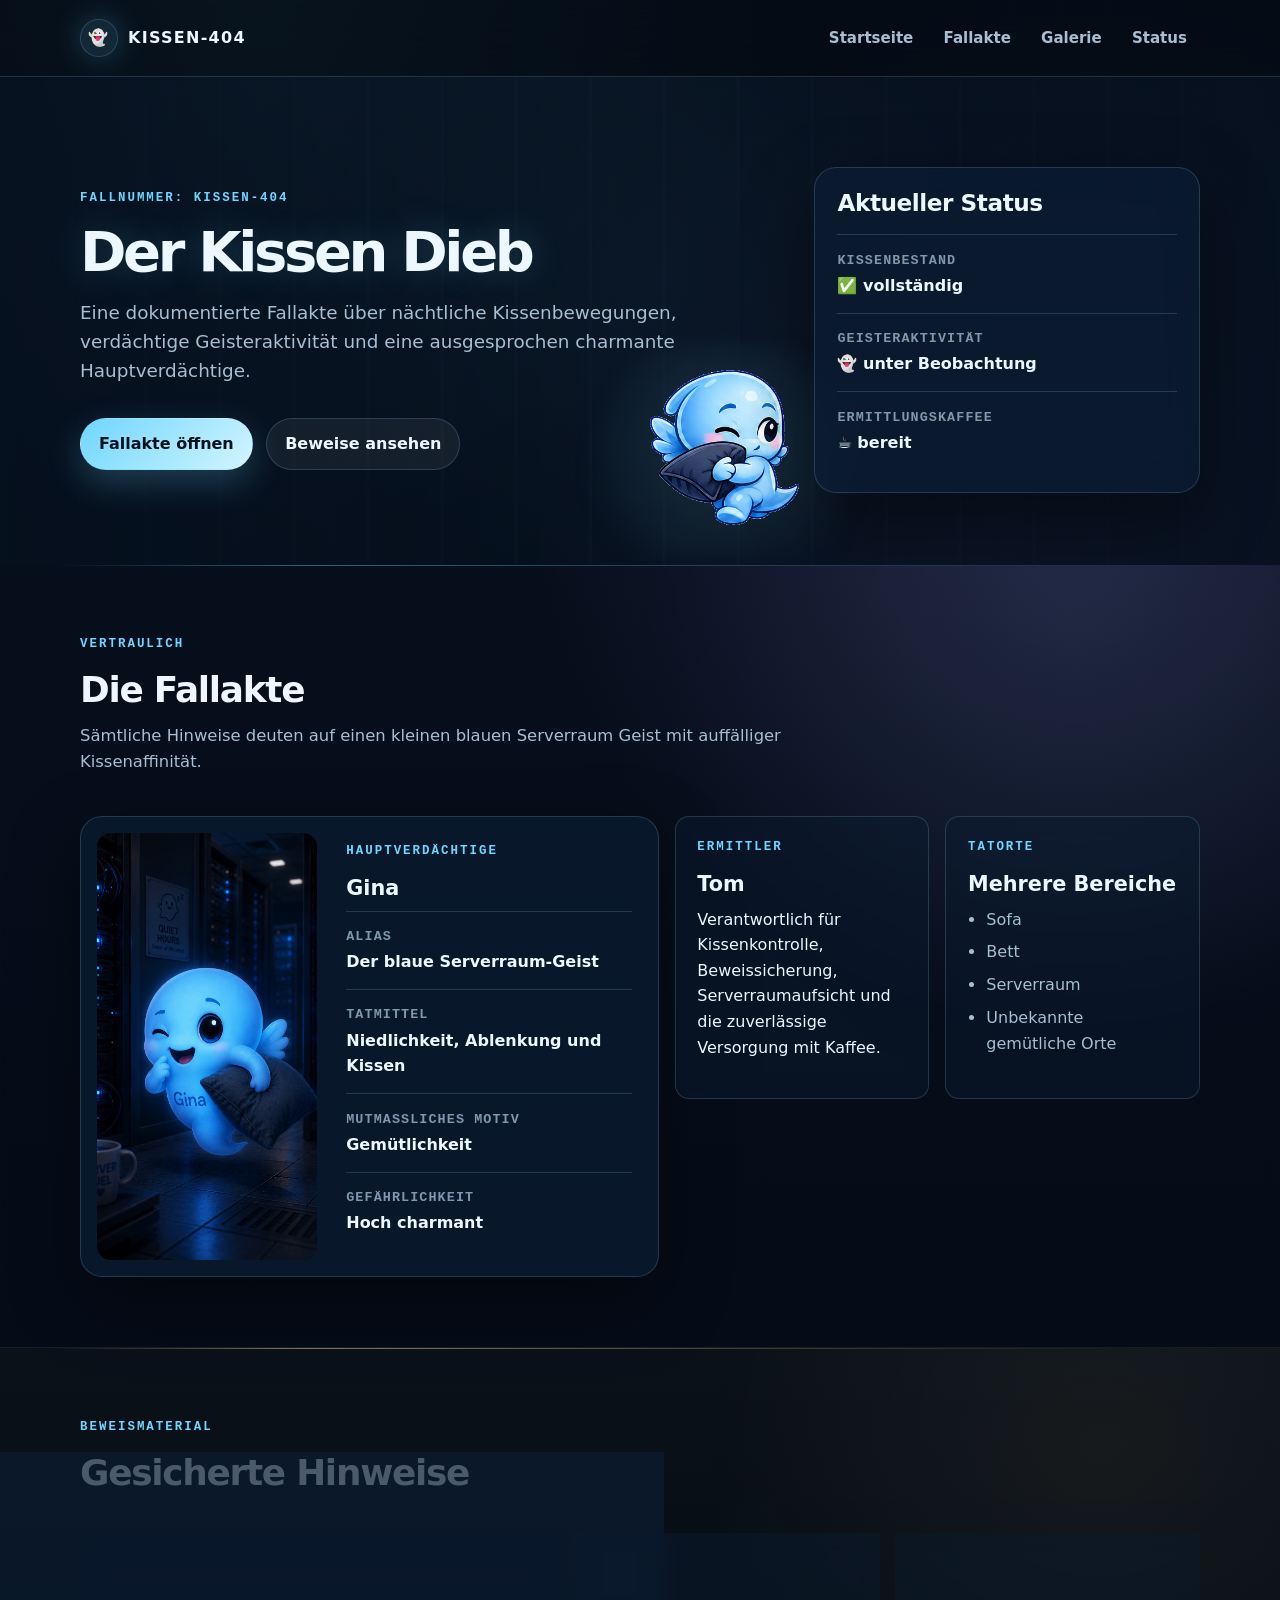
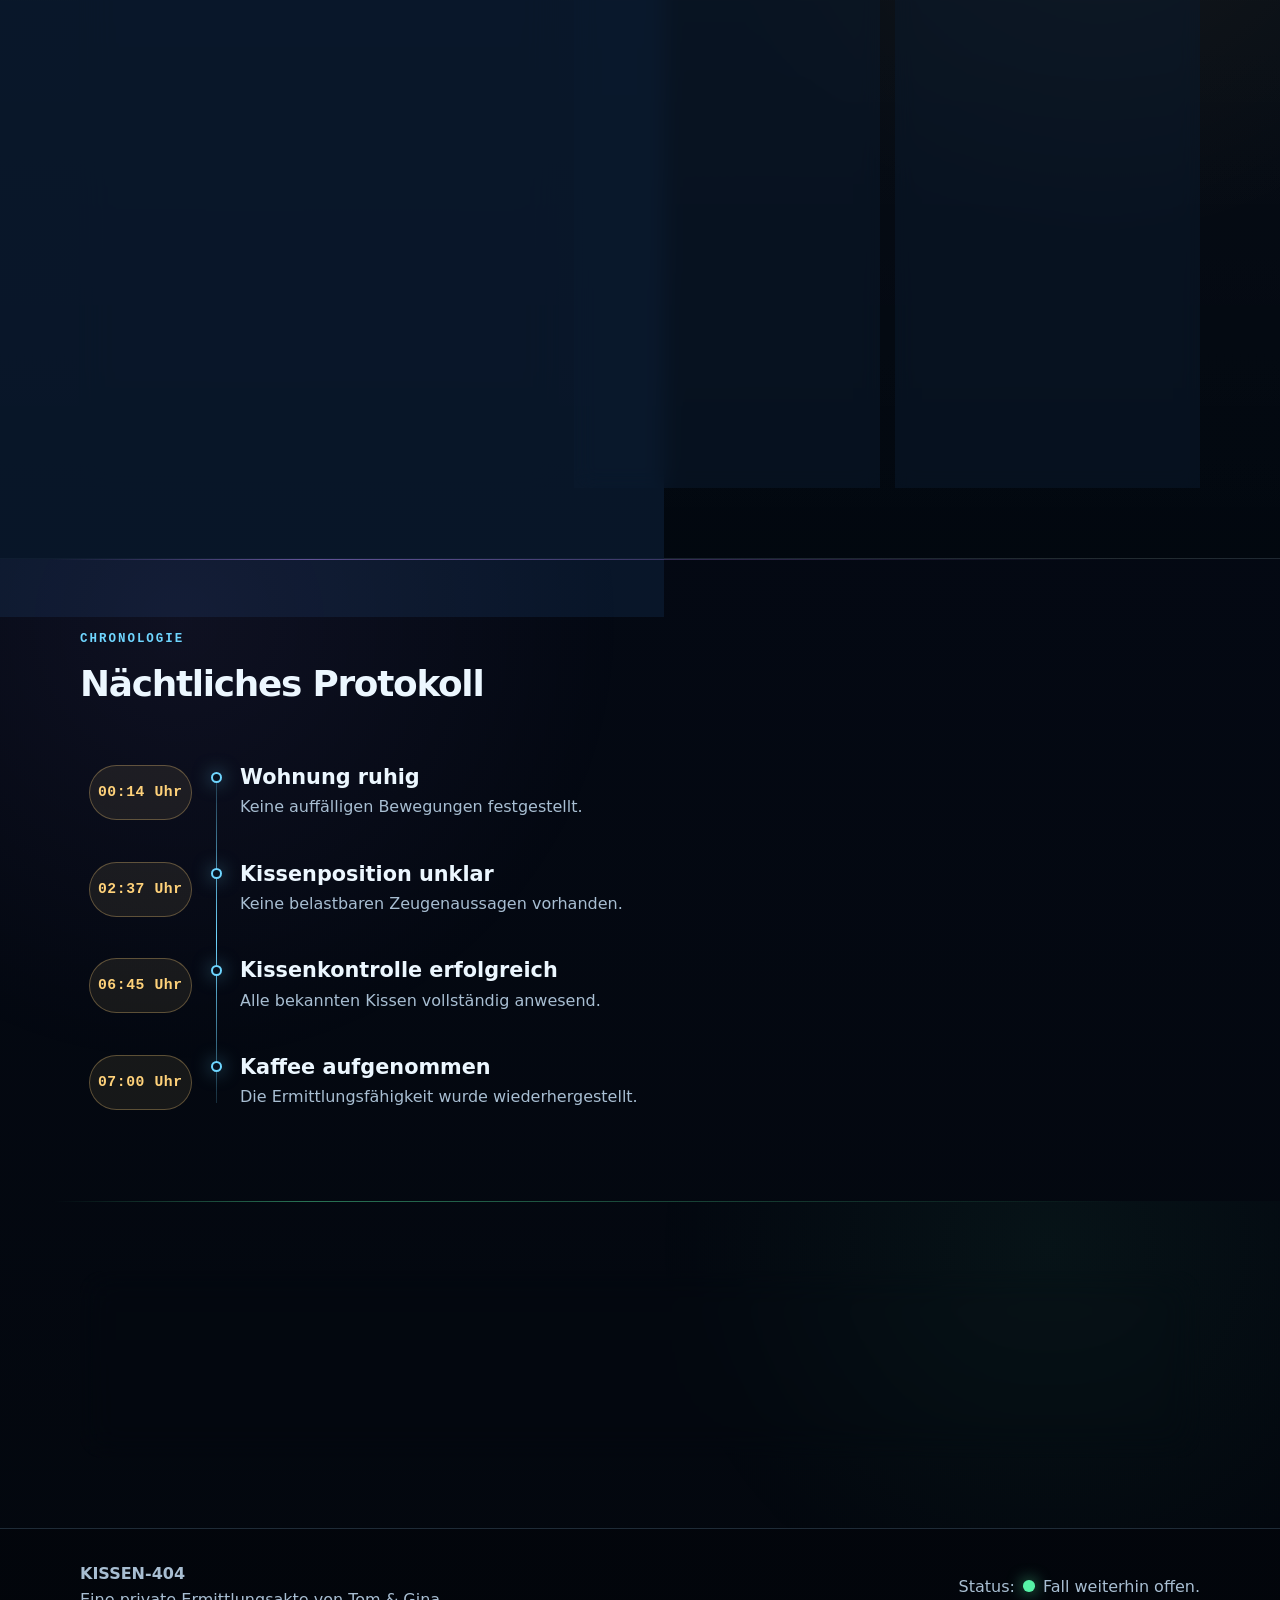
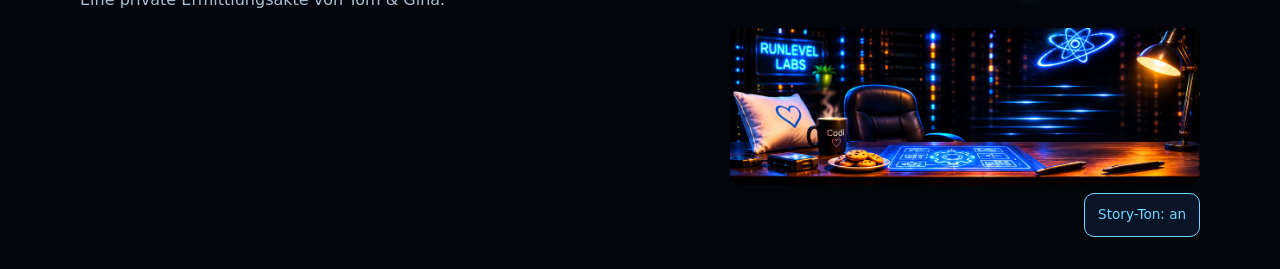
==== commit a7d3cd91: "Add Kissen-404 story voices and refine page layout" ====
--- a/dieb/index.html
+++ b/dieb/index.html
@@ -18,10 +18,11 @@
   <meta property="og:url" content="https://runlevel-labs.github.io/dieb/">
   <meta property="og:image" content="https://runlevel-labs.github.io/dieb/assets/gina-black-kissen-alarm.png">
 
-  <link rel="stylesheet" href="style.css?v=20261104-1">
+  <link rel="stylesheet" href="style.css?v=20261106-3">
   <link rel="stylesheet" href="assets/gina/gina-kissendieb.css?v=20260912-3">
   <link rel="stylesheet" href="assets/codi/sir-codi-run.css?v=20260912-3">
   <script src="script.js?v=20261104-1" defer></script>
+  <script src="story-audio.js?v=20261106-3" defer></script>
   <script src="assets/gina/gina-kissendieb.js?v=20261103-1" defer></script>
   <script src="assets/codi/sir-codi-run.js?v=20261103-1" defer></script>
 </head>
@@ -43,11 +44,8 @@
       <nav id="kissen-navigation" class="hauptnavigation" aria-label="Hauptnavigation">
         <ul class="nav-liste">
           <li><a href="../index.html">Startseite</a></li>
-		  <li><a href="index.html" aria-current="page">Dieb</a></li>
           <li><a href="#fallakte">Fallakte</a></li>
-          <li><a href="#beweise">Beweise</a></li>
           <li><a href="galerie/index.html">Galerie</a></li>
-		  <li><a href="#protokoll">Protokoll</a></li>
           <li><a href="#status">Status</a></li>
         </ul>
       </nav>
@@ -395,6 +393,9 @@
         <img class="fuss-szene-finale" src="story/Codi-Gina-Back-Neonlabor.png" alt="" width="2170" height="725">
       </div>
     </div>
+    <div class="container story-ton">
+      <button class="story-ton-schalter" type="button" aria-pressed="true" aria-label="Story-Ton ausschalten" hidden>Story-Ton: an</button>
+    </div>
   </footer>
 </body>
 </html>
--- a/dieb/style.css
+++ b/dieb/style.css
@@ -75,6 +75,10 @@
   margin-inline: auto;
 }
 
+main section[id] {
+  scroll-margin-top: var(--header-height);
+}
+
 .skip-link {
   position: absolute;
   left: 1rem;
@@ -259,17 +263,17 @@
 h1 {
   margin-bottom: 1rem;
   max-width: 680px;
-  font-size: clamp(2.4rem, 6vw, 4.1rem);
-  line-height: 0.95;
+  font-size: clamp(2.25rem, 5vw, 3.5rem);
+  line-height: 1.05;
   letter-spacing: -0.06em;
   text-shadow: 0 0 36px rgba(111, 214, 255, 0.22);
 }
 
 h2 {
   margin-bottom: 0.8rem;
-  font-size: clamp(1.8rem, 4.5vw, 3.2rem);
-  line-height: 1;
-  letter-spacing: -0.055em;
+  font-size: clamp(1.65rem, 2.8vw, 2.25rem);
+  line-height: 1.15;
+  letter-spacing: -0.035em;
 }
 
 h3 {
@@ -279,10 +283,10 @@
 }
 
 .hero-untertitel {
-  max-width: 690px;
+  max-width: 60ch;
   margin-bottom: 2rem;
   color: var(--muted);
-  font-size: clamp(1.08rem, 2.1vw, 1.32rem);
+  font-size: clamp(1.025rem, 1.6vw, 1.15rem);
 }
 
 .hero-aktionen {
@@ -398,7 +402,7 @@
   --section-accent: rgba(111, 214, 255, 0.42);
 
   position: relative;
-  padding: clamp(2.75rem, 6vw, 5rem) 0;
+  padding: clamp(2.5rem, 5.5vw, 4.5rem) 0;
 }
 
 .abschnitt::before {
@@ -463,12 +467,12 @@
 
 .abschnitt-kopf {
   max-width: 760px;
-  margin-bottom: clamp(1.8rem, 4vw, 3rem);
+  margin-bottom: clamp(1.5rem, 3.5vw, 2.5rem);
 }
 
 .abschnitt-kopf p:last-child {
   color: var(--muted);
-  font-size: 1.08rem;
+  font-size: 1.025rem;
 }
 
 .aktenraster {
@@ -813,23 +817,37 @@
   display: grid;
   grid-template-columns: 1fr minmax(260px, 0.7fr);
   align-items: center;
-  gap: 2rem;
+  gap: clamp(1.25rem, 3vw, 2rem);
   padding: clamp(1.25rem, 4vw, 2rem);
+  padding-block: clamp(1rem, 2vw, 1.25rem);
+}
+
+.statuspruefung-inhalt .uebertitel {
+  margin-bottom: 0.5rem;
+}
+
+.statuspruefung h2 {
+  font-size: 2rem;
+  margin-bottom: 0.5rem;
 }
 
 .statuspruefung-inhalt p {
   color: var(--muted);
 }
 
+.statuspruefung-inhalt p:last-child {
+  margin-bottom: 0;
+}
+
 .statusaktion {
   display: grid;
-  gap: 1rem;
+  gap: 0.75rem;
 }
 
 .statusausgabe {
-  min-height: 5.5rem;
+  min-height: 5rem;
   margin: 0;
-  padding: 1rem;
+  padding: 0.75rem 1rem;
   border: 1px dashed rgba(111, 214, 255, 0.35);
   border-radius: var(--radius-small);
   background: rgba(111, 214, 255, 0.08);
@@ -859,6 +877,30 @@
   margin: 0;
 }
 
+.fuss-abschnittlinks {
+  display: flex;
+  flex-wrap: wrap;
+  gap: 0.25rem 1rem;
+}
+
+.fuss-abschnittlinks a {
+  display: inline-flex;
+  align-items: center;
+  min-height: 44px;
+  color: var(--muted);
+  font-size: 0.9rem;
+  text-underline-offset: 0.2em;
+}
+
+.fuss-abschnittlinks a:hover {
+  color: var(--accent);
+}
+
+.fuss-abschnittlinks a:focus-visible {
+  outline: 2px solid var(--accent);
+  outline-offset: 3px;
+}
+
 .fuss-szene {
   display: flex;
   justify-content: flex-end;
@@ -868,6 +910,34 @@
 .fuss-buehne {
   position: relative;
   width: 42%;
+}
+
+.story-ton {
+  display: flex;
+  justify-content: flex-end;
+  margin-top: 0.5rem;
+}
+
+.story-ton-schalter {
+  min-height: 44px;
+  padding: 0.5rem 0.8rem;
+  border: 1px solid var(--line);
+  border-radius: 10px;
+  color: var(--muted);
+  background: var(--surface);
+  font: inherit;
+  font-size: 0.85rem;
+  cursor: pointer;
+}
+
+.story-ton-schalter[aria-pressed="true"] {
+  color: var(--accent);
+  border-color: var(--accent);
+}
+
+.story-ton-schalter:focus-visible {
+  outline: 2px solid var(--accent);
+  outline-offset: 3px;
 }
 
 .fuss-szene img {
@@ -946,6 +1016,10 @@
 }
 
 @media (max-width: 620px) {
+  .story-ton {
+    justify-content: center;
+  }
+
   .fuss-szene {
     justify-content: center;
   }
@@ -974,6 +1048,17 @@
   100% {
     transform: translateY(0);
     opacity: 1;
+  }
+}
+
+/* Zwischen Mobil- und Desktop-Raster braucht der Steckbrief mehr Textbreite. */
+@media (min-width: 901px) and (max-width: 960px) {
+  .hauptverdaechtige {
+    grid-template-columns: 1fr;
+  }
+
+  .aktenbild {
+    min-height: 300px;
   }
 }
 
@@ -1118,7 +1203,11 @@
   }
 
   h1 {
-    font-size: clamp(2.3rem, 11.5vw, 3.15rem);
+    font-size: clamp(2.1rem, 8.5vw, 2.7rem);
+  }
+
+  .statuspruefung h2 {
+    font-size: 1.7rem;
   }
 
   .hero-aktionen {
@@ -1186,3 +1275,16 @@
     flex-direction: column;
   }
 }
+
+/* Genug Platz für alle Meldungen bei schmaler Textspalte. */
+@media (min-width: 901px) and (max-width: 1100px), (max-width: 620px) {
+  .statusausgabe {
+    min-height: 6.5rem;
+  }
+}
+
+@media (max-width: 360px) {
+  .statusausgabe {
+    min-height: 8.25rem;
+  }
+}
